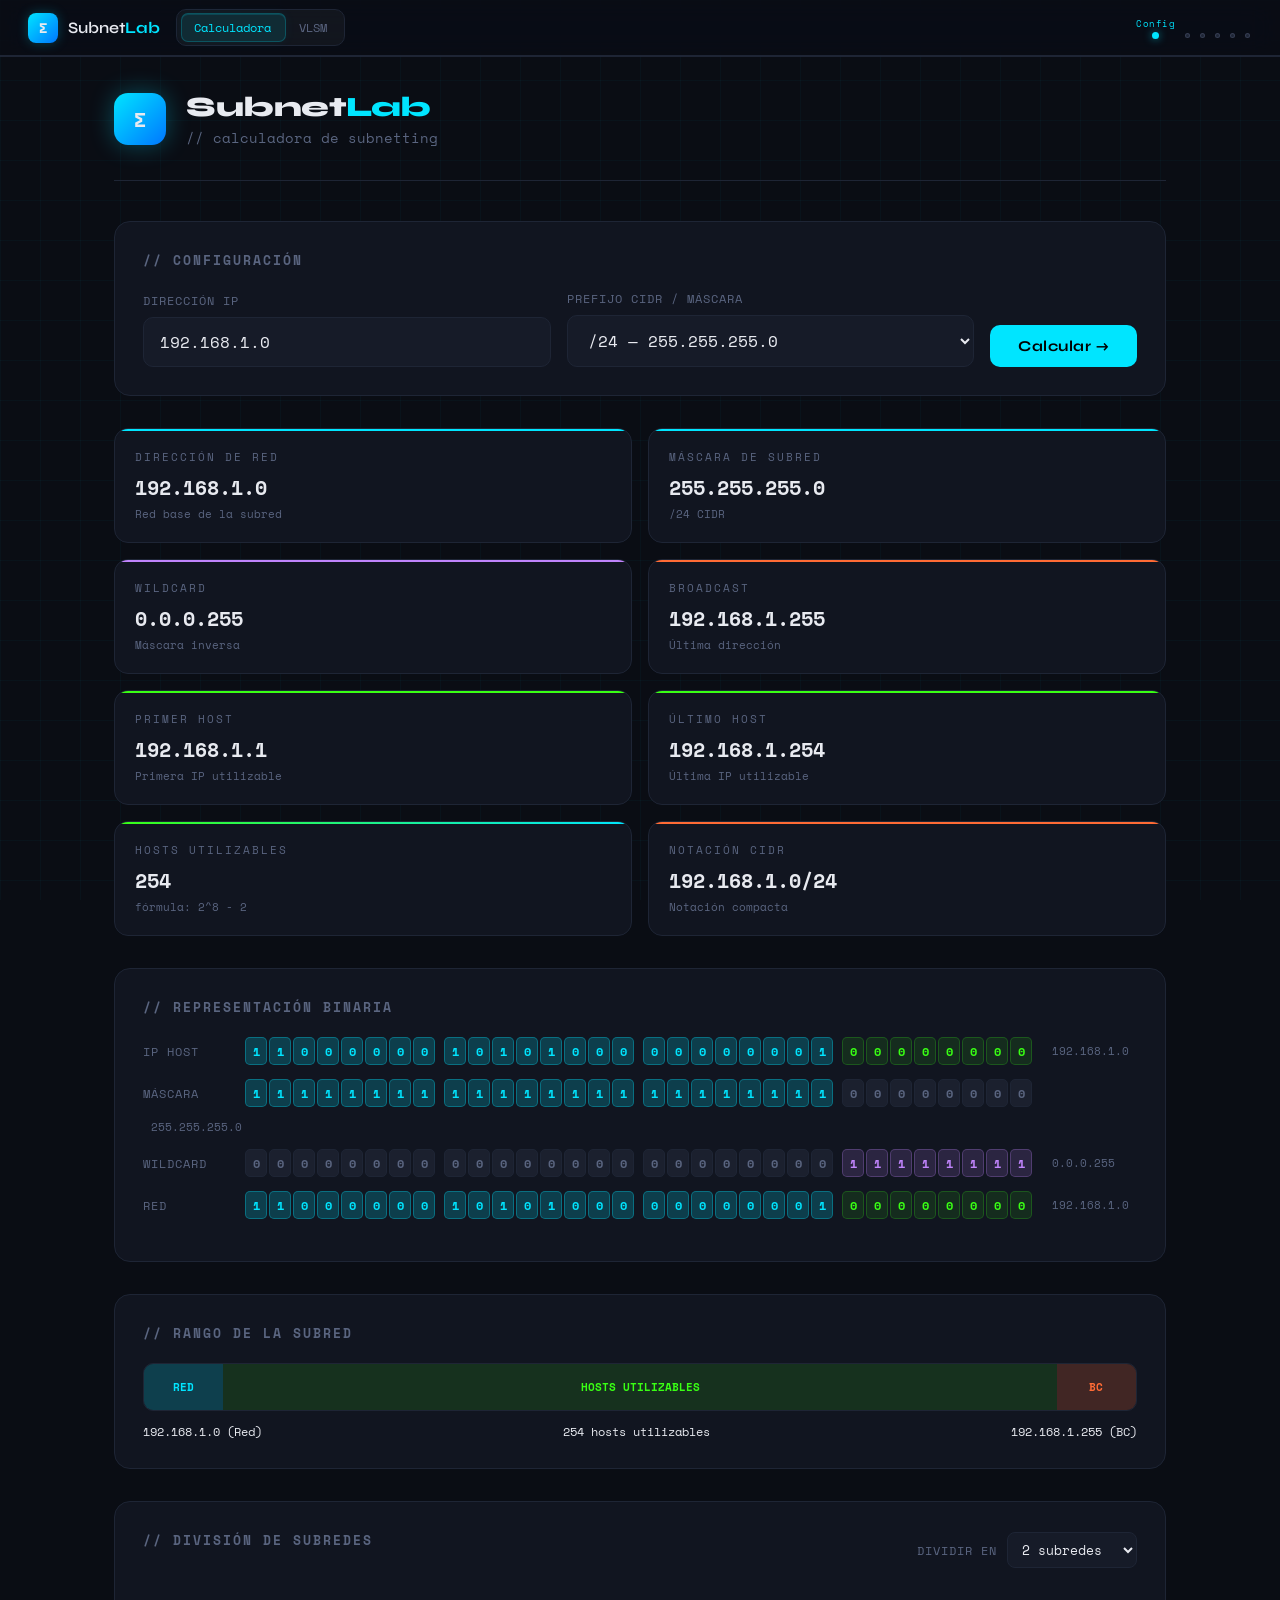
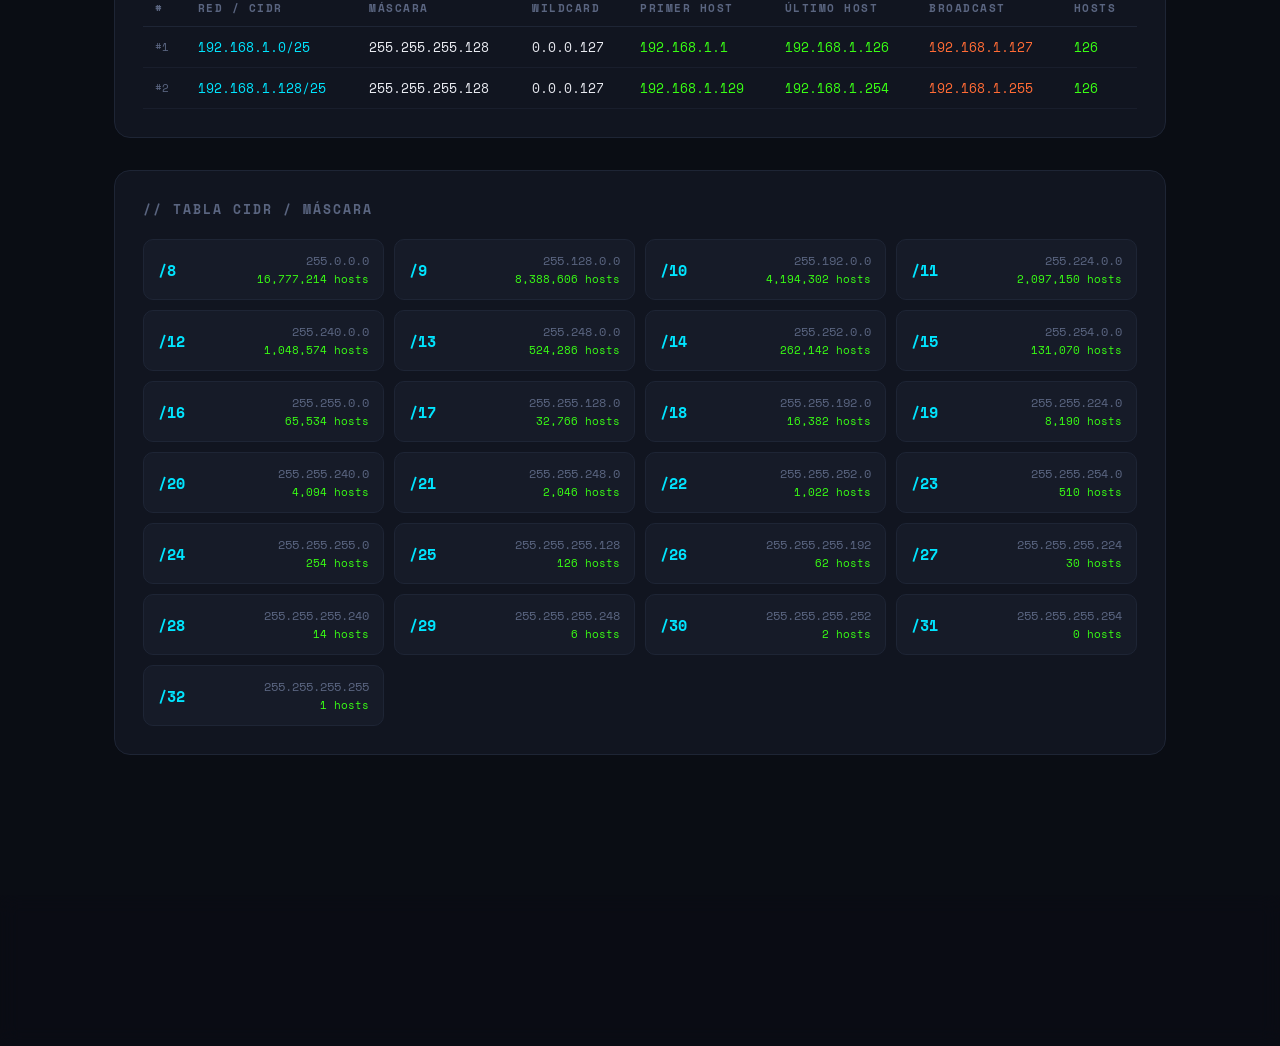
==== index.html @ 4fe908b8 "feat: initial release of SubnetLab network subnetting and VLSM calculator" ====
<!DOCTYPE html>
<html lang="es">

<head>
    <meta charset="UTF-8">
    <meta name="viewport" content="width=device-width, initial-scale=1.0">

    <title>SubnetLab — Calculadora de Subnetting</title>

    <link
        href="https://fonts.googleapis.com/css2?family=Space+Mono:wght@400;700&family=Syne:wght@400;600;800&display=swap"
        rel="stylesheet">

    <link rel="stylesheet" href="styles/styles.css">

</head>

<body>

    <div id="nav-placeholder"></div>

    <div class="container">

        <header id="inicio">

            <div class="logo-badge">∑</div>

            <div class="header-text">
                <h1>Subnet<span>Lab</span></h1>
                <p>// calculadora de subnetting</p>
            </div>

        </header>

        <div class="input-panel" data-section="config">

            <h2>// Configuración</h2>

            <div class="input-row">

                <div class="field">
                    <label>Dirección IP</label>
                    <input type="text" id="ipInput" placeholder="192.168.1.0" maxlength="15">
                </div>

                <div class="field">
                    <label>Prefijo CIDR / Máscara</label>

                    <select id="cidrSelect">

                        <option value="24" selected>/24 — 255.255.255.0</option>
                        <option value="25">/25 — 255.255.255.128</option>
                        <option value="26">/26 — 255.255.255.192</option>
                        <option value="27">/27 — 255.255.255.224</option>
                        <option value="28">/28 — 255.255.255.240</option>
                        <option value="29">/29 — 255.255.255.248</option>
                        <option value="30">/30 — 255.255.255.252</option>
                        <option value="31">/31 — 255.255.255.254</option>
                        <option value="32">/32 — 255.255.255.255</option>

                    </select>

                </div>

                <button class="calc-btn" onclick="calculate()">
                    Calcular →
                </button>

            </div>

            <div class="error-msg" id="errorMsg">
                ⚠ IP inválida.
            </div>

        </div>

        <div class="results-grid" id="resultsGrid" data-section="resultados"></div>

        <div class="binary-section" id="binarySection" data-section="binario">

            <h2>// Representación Binaria</h2>

            <div id="binaryRows"></div>

        </div>

        <div class="range-section" id="rangeSection" data-section="rango">

            <h2>// Rango de la Subred</h2>

            <div class="range-bar">

                <div class="range-seg seg-network">
                    RED
                </div>

                <div class="range-seg seg-hosts">
                    HOSTS UTILIZABLES
                </div>

                <div class="range-seg seg-broadcast">
                    BC
                </div>

            </div>

            <div class="range-labels">

                <span id="labelNet"></span>

                <span id="labelHosts"></span>

                <span id="labelBc"></span>

            </div>

        </div>

        <div class="subnets-section" id="subnetsSection" data-section="division">

            <div class="subnets-header">

                <h2>// División de Subredes</h2>

                <div class="split-controls">

                    <label>Dividir en</label>

                    <select id="splitSelect" onchange="renderSplitTable()">

                        <option value="2">2 subredes</option>
                        <option value="4">4 subredes</option>
                        <option value="8">8 subredes</option>
                        <option value="16">16 subredes</option>

                    </select>

                </div>

            </div>

            <div id="subnetsTableWrapper"></div>

        </div>

        <div class="cheatsheet" data-section="referencia">

            <h2>// Tabla CIDR / Máscara</h2>

            <div class="cheat-grid" id="cheatGrid"></div>

        </div>

    </div>

    <footer class="footer">

        <div class="footer-content">

            <div class="footer-top">

                <h3>SubnetLab</h3>

                <p>Herramienta visual para cálculo de subnetting y VLSM</p>

            </div>

        </div>

    </footer>

    <script src="javascript/navbar.js"></script>
    <script src="javascript/script.js"></script>

</body>

</html>
---- styles/styles.css ----
:root {
    --bg: #0a0d14;
    --surface: #111520;
    --surface2: #161b28;
    --border: #1e2535;
    --accent: #00e5ff;
    --accent2: #ff6b35;
    --accent3: #39ff14;
    --text: #e8eaf0;
    --muted: #5a6580;
    --network: #00e5ff;
    --host: #39ff14;
    --broadcast: #ff6b35;
    --wildcard: #c084fc;
}

* {
    margin: 0;
    padding: 0;
    box-sizing: border-box;
}

body {
    background: var(--bg);
    padding-top: 50px;
    color: var(--text);
    font-family: 'Syne', sans-serif;
    min-height: 100vh;
    overflow-x: hidden;
}

body::before {
    content: '';
    position: fixed;
    inset: 0;
    background-image:
        linear-gradient(rgba(0, 229, 255, 0.03) 1px, transparent 1px),
        linear-gradient(90deg, rgba(0, 229, 255, 0.03) 1px, transparent 1px);
    background-size: 40px 40px;
    pointer-events: none;
    z-index: 0;
}

.container {
    position: relative;
    z-index: 1;
    max-width: 1100px;
    margin: 0 auto;
    padding: 0 24px 80px;
}

header {
    padding: 40px 0 32px;
    border-bottom: 1px solid var(--border);
    margin-bottom: 40px;
    display: flex;
    align-items: center;
    gap: 20px;
}

[data-section],
header {
    scroll-margin-top: 70px;
}

.logo-badge {
    width: 52px;
    height: 52px;
    background: linear-gradient(135deg, var(--accent), #0077ff);
    border-radius: 14px;
    display: flex;
    align-items: center;
    justify-content: center;
    font-family: 'Space Mono', monospace;
    font-size: 20px;
    font-weight: 700;
    flex-shrink: 0;
    box-shadow: 0 0 24px rgba(0, 229, 255, 0.3);
}

.header-text h1 {
    font-size: 28px;
    font-weight: 800;
    letter-spacing: -0.5px;
}

.header-text h1 span {
    color: var(--accent);
}

.header-text p {
    color: var(--muted);
    font-size: 14px;
    margin-top: 3px;
    font-family: 'Space Mono', monospace;
}

.input-panel h2,
.binary-section h2,
.range-section h2,
.subnets-section h2,
.cheatsheet h2 {
    font-size: 13px;
    letter-spacing: 2px;
    text-transform: uppercase;
    color: var(--muted);
    margin-bottom: 20px;
    font-family: 'Space Mono', monospace;
}

.input-panel {
    background: var(--surface);
    border: 1px solid var(--border);
    border-radius: 16px;
    padding: 28px;
    margin-bottom: 32px;
}

.input-row {
    display: grid;
    grid-template-columns: 1fr 1fr auto;
    gap: 16px;
    align-items: end;
}

.field label {
    display: block;
    font-size: 12px;
    color: var(--muted);
    margin-bottom: 8px;
    letter-spacing: 1px;
    text-transform: uppercase;
    font-family: 'Space Mono', monospace;
}

.field input,
.field select {
    width: 100%;
    background: var(--surface2);
    border: 1px solid var(--border);
    border-radius: 10px;
    color: var(--text);
    font-family: 'Space Mono', monospace;
    font-size: 16px;
    padding: 12px 16px;
    outline: none;
    transition: border-color 0.2s, box-shadow 0.2s;
}

.field input:focus,
.field select:focus {
    border-color: var(--accent);
    box-shadow: 0 0 0 3px rgba(0, 229, 255, 0.1);
}

.field input::placeholder {
    color: var(--muted);
}

.field select option {
    background: var(--surface2);
}

.calc-btn {
    background: var(--accent);
    color: #000;
    border: none;
    border-radius: 10px;
    padding: 12px 28px;
    font-family: 'Syne', sans-serif;
    font-size: 15px;
    font-weight: 700;
    cursor: pointer;
    transition: transform 0.15s, box-shadow 0.15s;
    white-space: nowrap;
    letter-spacing: 0.5px;
}

.calc-btn:hover {
    transform: translateY(-2px);
    box-shadow: 0 8px 24px rgba(0, 229, 255, 0.35);
}

.calc-btn:active {
    transform: translateY(0);
}

.error-msg {
    margin-top: 14px;
    color: var(--accent2);
    font-family: 'Space Mono', monospace;
    font-size: 13px;
    display: none;
}

.results-grid {
    display: grid;
    grid-template-columns: repeat(2, 1fr);
    gap: 16px;
    margin-bottom: 32px;
}

.result-card {
    background: var(--surface);
    border: 1px solid var(--border);
    border-radius: 14px;
    padding: 20px;
    position: relative;
    overflow: hidden;
    opacity: 0;
    transform: translateY(16px);
    transition: opacity 0.4s, transform 0.4s;
}

.result-card.visible {
    opacity: 1;
    transform: translateY(0);
}

.result-card::before {
    content: '';
    position: absolute;
    top: 0;
    left: 0;
    right: 0;
    height: 2px;
}

.card-network::before {
    background: var(--network);
}

.card-mask::before {
    background: var(--accent);
}

.card-wildcard::before {
    background: var(--wildcard);
}

.card-broadcast::before {
    background: var(--broadcast);
}

.card-first::before {
    background: var(--host);
}

.card-last::before {
    background: var(--host);
}

.card-hosts::before {
    background: linear-gradient(90deg, var(--host), var(--accent));
}

.card-cidr::before {
    background: var(--accent2);
}

.card-label {
    font-size: 11px;
    letter-spacing: 2px;
    text-transform: uppercase;
    color: var(--muted);
    font-family: 'Space Mono', monospace;
    margin-bottom: 8px;
}

.card-value {
    font-family: 'Space Mono', monospace;
    font-size: 20px;
    font-weight: 700;
    color: var(--text);
    word-break: break-all;
}

.card-sub {
    font-family: 'Space Mono', monospace;
    font-size: 11px;
    color: var(--muted);
    margin-top: 4px;
}

.empty-state {
    text-align: center;
    padding: 64px 24px;
    color: var(--muted);
}

.empty-state .big-icon {
    font-size: 48px;
    margin-bottom: 16px;
    opacity: 0.4;
}

.empty-state p {
    font-family: 'Space Mono', monospace;
    font-size: 14px;
    line-height: 1.6;
}

.binary-section {
    background: var(--surface);
    border: 1px solid var(--border);
    border-radius: 16px;
    padding: 28px;
    margin-bottom: 32px;
    opacity: 0;
    transition: opacity 0.5s 0.2s;
}

.binary-section.visible {
    opacity: 1;
}

.binary-row {
    display: flex;
    align-items: center;
    gap: 12px;
    margin-bottom: 14px;
    flex-wrap: wrap;
}

.binary-row-label {
    font-family: 'Space Mono', monospace;
    font-size: 12px;
    color: var(--muted);
    width: 90px;
    flex-shrink: 0;
    text-transform: uppercase;
    letter-spacing: 1px;
}

.binary-bits {
    display: flex;
    gap: 3px;
    flex-wrap: wrap;
}

.bit-group {
    display: flex;
    gap: 2px;
}

.bit-group+.bit-group {
    margin-left: 6px;
}

.bit {
    width: 22px;
    height: 28px;
    display: flex;
    align-items: center;
    justify-content: center;
    border-radius: 5px;
    font-family: 'Space Mono', monospace;
    font-size: 12px;
    font-weight: 700;
    transition: background 0.3s;
}

.bit-1-net {
    background: rgba(0, 229, 255, 0.2);
    color: var(--network);
    border: 1px solid rgba(0, 229, 255, 0.3);
}

.bit-0-host {
    background: rgba(57, 255, 20, 0.1);
    color: var(--host);
    border: 1px solid rgba(57, 255, 20, 0.2);
}

.bit-1-mask {
    background: rgba(0, 229, 255, 0.2);
    color: var(--accent);
    border: 1px solid rgba(0, 229, 255, 0.3);
}

.bit-0-mask {
    background: rgba(90, 101, 128, 0.15);
    color: var(--muted);
    border: 1px solid var(--border);
}

.bit-1-wild {
    background: rgba(192, 132, 252, 0.15);
    color: var(--wildcard);
    border: 1px solid rgba(192, 132, 252, 0.25);
}

.bit-0-wild {
    background: rgba(90, 101, 128, 0.15);
    color: var(--muted);
    border: 1px solid var(--border);
}

.bit-legend {
    display: flex;
    gap: 20px;
    margin-top: 16px;
    flex-wrap: wrap;
}

.legend-item {
    display: flex;
    align-items: center;
    gap: 8px;
    font-family: 'Space Mono', monospace;
    font-size: 11px;
    color: var(--muted);
}

.legend-dot {
    width: 10px;
    height: 10px;
    border-radius: 3px;
}

.range-section {
    background: var(--surface);
    border: 1px solid var(--border);
    border-radius: 16px;
    padding: 28px;
    margin-bottom: 32px;
    opacity: 0;
    transition: opacity 0.5s 0.3s;
}

.range-section.visible {
    opacity: 1;
}

.range-bar {
    height: 48px;
    border-radius: 10px;
    overflow: hidden;
    display: flex;
    margin-bottom: 12px;
    border: 1px solid var(--border);
}

.range-seg {
    display: flex;
    align-items: center;
    justify-content: center;
    font-family: 'Space Mono', monospace;
    font-size: 11px;
    font-weight: 700;
    overflow: hidden;
    white-space: nowrap;
    transition: flex 0.6s cubic-bezier(0.4, 0, 0.2, 1);
}

.seg-network {
    background: rgba(0, 229, 255, 0.2);
    color: var(--network);
    flex: 0 0 auto;
    width: 8%;
}

.seg-hosts {
    background: rgba(57, 255, 20, 0.12);
    color: var(--host);
    flex: 1;
}

.seg-broadcast {
    background: rgba(255, 107, 53, 0.2);
    color: var(--broadcast);
    flex: 0 0 auto;
    width: 8%;
}

.range-labels {
    display: flex;
    justify-content: space-between;
    font-family: 'Space Mono', monospace;
    font-size: 12px;
}

.range-net-label {
    color: var(--network);
}

.range-hosts-label {
    color: var(--host);
    text-align: center;
}

.range-bc-label {
    color: var(--broadcast);
    text-align: right;
}

.subnets-section {
    background: var(--surface);
    border: 1px solid var(--border);
    border-radius: 16px;
    padding: 28px;
    opacity: 0;
    transition: opacity 0.5s 0.4s;
    margin-bottom: 32px;
}

.subnets-section.visible {
    opacity: 1;
}

.subnets-header {
    display: flex;
    align-items: center;
    justify-content: space-between;
    margin-bottom: 20px;
    flex-wrap: wrap;
    gap: 12px;
}

.split-controls {
    display: flex;
    align-items: center;
    gap: 10px;
}

.split-controls label {
    font-family: 'Space Mono', monospace;
    font-size: 12px;
    color: var(--muted);
    text-transform: uppercase;
    letter-spacing: 1px;
}

.split-controls select {
    background: var(--surface2);
    border: 1px solid var(--border);
    border-radius: 8px;
    color: var(--text);
    font-family: 'Space Mono', monospace;
    font-size: 13px;
    padding: 6px 10px;
    outline: none;
}

table {
    width: 100%;
    border-collapse: collapse;
    font-family: 'Space Mono', monospace;
    font-size: 13px;
}

thead th {
    text-align: left;
    padding: 10px 12px;
    font-size: 11px;
    letter-spacing: 1.5px;
    text-transform: uppercase;
    color: var(--muted);
    border-bottom: 1px solid var(--border);
}

tbody tr {
    border-bottom: 1px solid rgba(30, 37, 53, 0.6);
    transition: background 0.15s;
}

tbody tr:hover {
    background: rgba(0, 229, 255, 0.04);
}

tbody td {
    padding: 10px 12px;
    vertical-align: middle;
}

.subnet-num {
    color: var(--muted);
    font-size: 11px;
}

.td-network {
    color: var(--network);
}

.td-first {
    color: var(--host);
}

.td-last {
    color: var(--host);
}

.td-broadcast {
    color: var(--broadcast);
}

.cheatsheet {
    background: var(--surface);
    border: 1px solid var(--border);
    border-radius: 16px;
    padding: 28px;
}

.cheat-grid {
    display: grid;
    grid-template-columns: repeat(auto-fill, minmax(200px, 1fr));
    gap: 10px;
}

.cheat-item {
    background: var(--surface2);
    border: 1px solid var(--border);
    border-radius: 10px;
    padding: 12px 14px;
    display: flex;
    justify-content: space-between;
    align-items: center;
    cursor: pointer;
    transition: border-color 0.2s, background 0.2s;
}

.cheat-item:hover {
    border-color: var(--accent);
    background: rgba(0, 229, 255, 0.05);
}

.cheat-cidr {
    font-family: 'Space Mono', monospace;
    font-size: 15px;
    font-weight: 700;
    color: var(--accent);
}

.cheat-right {
    text-align: right;
}

.cheat-mask {
    font-family: 'Space Mono', monospace;
    font-size: 12px;
    color: var(--muted);
}

.cheat-hosts {
    font-family: 'Space Mono', monospace;
    font-size: 11px;
    color: var(--host);
    margin-top: 2px;
}

.navbar {
    position: fixed;
    top: 0;
    left: 0;
    width: 100%;
    z-index: 1000;
    display: flex;
    align-items: center;
    justify-content: space-between;
    gap: 16px;
    padding: 0 28px;
    height: 56px;
    background: rgba(10, 13, 20, 0.75);
    backdrop-filter: blur(16px) saturate(180%);
    -webkit-backdrop-filter: blur(16px) saturate(180%);
    border-bottom: 1px solid var(--border);
    transition: height 0.3s ease, background 0.3s ease, box-shadow 0.3s ease;
}

.navbar.scrolled {
    height: 48px;
    background: rgba(10, 13, 20, 0.92);
    box-shadow: 0 4px 32px rgba(0, 0, 0, 0.4);
}

.nav-brand {
    display: flex;
    align-items: center;
    gap: 10px;
    text-decoration: none;
    color: var(--text);
    font-family: 'Syne', sans-serif;
    font-size: 16px;
    font-weight: 600;
    flex-shrink: 0;
}

.nav-brand strong {
    color: var(--accent);
}

.nav-logo {
    width: 30px;
    height: 30px;
    background: linear-gradient(135deg, var(--accent), #0077ff);
    border-radius: 8px;
    display: flex;
    align-items: center;
    justify-content: center;
    font-family: 'Space Mono', monospace;
    font-size: 14px;
    font-weight: 700;
    flex-shrink: 0;
    box-shadow: 0 0 12px rgba(0, 229, 255, 0.25);
    transition: box-shadow 0.3s;
}

.nav-brand:hover .nav-logo {
    box-shadow: 0 0 20px rgba(0, 229, 255, 0.45);
}

.nav-center {
    position: relative;
    display: flex;
    align-items: center;
    background: rgba(255, 255, 255, 0.04);
    border: 1px solid var(--border);
    border-radius: 10px;
    padding: 3px;
}

.nav-links {
    display: flex;
    list-style: none;
    gap: 0;
    align-items: center;
    position: relative;
    z-index: 1;
}

.nav-links a {
    display: flex;
    align-items: center;
    gap: 7px;
    padding: 6px 14px;
    border-radius: 7px;
    text-decoration: none;
    color: var(--muted);
    font-family: 'Space Mono', monospace;
    font-size: 12px;
    white-space: nowrap;
    transition: color 0.2s;
    user-select: none;
}

.nav-links a:hover {
    color: var(--text);
}

.nav-links a.active {
    color: var(--accent);
}

.nav-links a svg {
    opacity: 0.6;
    flex-shrink: 0;
    transition: opacity 0.2s;
}

.nav-links a:hover svg,
.nav-links a.active svg {
    opacity: 1;
}

.nav-slider {
    position: absolute;
    top: 3px;
    bottom: 3px;
    left: 3px;
    width: 0;
    border-radius: 7px;
    background: rgba(0, 229, 255, 0.1);
    border: 1px solid rgba(0, 229, 255, 0.22);
    opacity: 0;
    pointer-events: none;
    transition:
        left 0.35s cubic-bezier(0.34, 1.56, 0.64, 1),
        width 0.35s cubic-bezier(0.34, 1.56, 0.64, 1),
        opacity 0.2s ease;
    box-shadow: inset 0 1px 0 rgba(0, 229, 255, 0.15), 0 0 12px rgba(0, 229, 255, 0.06);
}

.nav-sections {
    display: flex;
    align-items: center;
    gap: 6px;
    margin-left: auto;
    padding-left: 12px;
}

.spy-dot {
    position: relative;
    display: flex;
    flex-direction: column;
    align-items: center;
    gap: 3px;
    background: none;
    border: none;
    cursor: pointer;
    padding: 4px 2px;
    outline: none;
}

.spy-pip {
    display: block;
    width: 5px;
    height: 5px;
    border-radius: 50%;
    background: var(--border);
    border: 1px solid rgba(90, 101, 128, 0.4);
    transition: background 0.25s, transform 0.25s, box-shadow 0.25s;
}

.spy-label {
    display: block;
    font-family: 'Space Mono', monospace;
    font-size: 9px;
    color: transparent;
    letter-spacing: 0.5px;
    white-space: nowrap;
    max-width: 0;
    overflow: hidden;
    transition: color 0.2s, max-width 0.3s ease, opacity 0.2s;
    opacity: 0;
    pointer-events: none;
}

.spy-dot:hover .spy-label {
    color: var(--muted);
    max-width: 80px;
    opacity: 1;
}

.spy-dot.active .spy-pip {
    background: var(--accent);
    border-color: var(--accent);
    box-shadow: 0 0 6px rgba(0, 229, 255, 0.6);
    transform: scale(1.4);
}

.spy-dot.active .spy-label {
    color: var(--accent);
    max-width: 80px;
    opacity: 1;
}

.nav-toggle {
    display: none;
    flex-direction: column;
    gap: 5px;
    background: none;
    border: none;
    cursor: pointer;
    padding: 6px;
    flex-shrink: 0;
}

.nav-toggle span {
    display: block;
    width: 22px;
    height: 2px;
    background: var(--muted);
    border-radius: 2px;
    transition: transform 0.3s cubic-bezier(0.34, 1.56, 0.64, 1), opacity 0.2s, background 0.2s;
    transform-origin: center;
}

.nav-toggle.open span {
    background: var(--accent);
}

.nav-toggle.open span:nth-child(1) {
    transform: translateY(7px) rotate(45deg);
}

.nav-toggle.open span:nth-child(2) {
    opacity: 0;
    transform: scaleX(0);
}

.nav-toggle.open span:nth-child(3) {
    transform: translateY(-7px) rotate(-45deg);
}

.nav-mobile-menu {
    position: fixed;
    top: 56px;
    left: 0;
    right: 0;
    z-index: 99;
    background: rgba(10, 13, 20, 0.97);
    border-bottom: 1px solid var(--border);
    backdrop-filter: blur(12px);
    padding: 0 20px;
    max-height: 0;
    overflow: hidden;
    transition: max-height 0.35s cubic-bezier(0.4, 0, 0.2, 1), padding 0.3s;
}

.nav-mobile-menu.open {
    max-height: 300px;
    padding: 12px 20px 16px;
}

.nav-mobile-links {
    list-style: none;
    display: flex;
    flex-direction: column;
    gap: 4px;
}

.nav-mobile-links a {
    display: flex;
    align-items: center;
    gap: 10px;
    padding: 11px 14px;
    border-radius: 8px;
    text-decoration: none;
    color: var(--muted);
    font-family: 'Space Mono', monospace;
    font-size: 13px;
    transition: color 0.2s, background 0.2s;
}

.nav-mobile-links a:hover,
.nav-mobile-links a.active {
    color: var(--accent);
    background: rgba(0, 229, 255, 0.07);
}

.nav-mobile-sep {
    height: 1px;
    background: var(--border);
    margin: 8px 0;
}

.footer {
    margin-top: 60px;
    padding: 40px 20px;
    border-top: 1px solid var(--border);
    background: rgba(10, 13, 20, 0.7);
    backdrop-filter: blur(10px);
}

.footer-content {
    max-width: 1100px;
    margin: 0 auto;
    text-align: center;
}

.footer-top h3 {
    font-size: 20px;
    color: var(--accent);
    margin-bottom: 5px;
}

.footer-top p {
    font-size: 13px;
    color: var(--muted);
    margin-bottom: 20px;
    font-family: 'Space Mono', monospace;
}

.footer-links {
    display: flex;
    justify-content: center;
    gap: 20px;
    margin-bottom: 20px;
}

.footer-links a {
    text-decoration: none;
    color: var(--muted);
    font-family: 'Space Mono', monospace;
    font-size: 13px;
    transition: color 0.2s;
}

.footer-links a:hover {
    color: var(--accent);
}

.footer-social {
    display: flex;
    justify-content: center;
    gap: 12px;
    margin-bottom: 25px;
}

.footer-btn {
    padding: 8px 16px;
    border-radius: 8px;
    border: 1px solid var(--border);
    background: var(--surface2);
    color: var(--text);
    font-family: 'Space Mono', monospace;
    font-size: 12px;
    text-decoration: none;
    transition: all 0.2s ease;
}

.footer-btn:hover {
    background: var(--accent);
    color: #000;
    border-color: var(--accent);
    box-shadow: 0 0 12px rgba(0, 229, 255, 0.4);
    transform: translateY(-2px);
}

.footer-bottom {
    border-top: 1px solid var(--border);
    padding-top: 15px;
    font-size: 12px;
    color: var(--muted);
    font-family: 'Space Mono', monospace;
}

@media (max-width: 700px) {
    .input-row {
        grid-template-columns: 1fr 1fr;
    }

    .calc-btn {
        grid-column: span 2;
    }

    .results-grid {
        grid-template-columns: 1fr;
    }

    .cheat-grid {
        grid-template-columns: 1fr 1fr;
    }

    .binary-bits {
        gap: 2px;
    }

    .bit {
        width: 18px;
        height: 24px;
        font-size: 10px;
    }

    .nav-center {
        display: none;
    }

    .nav-sections {
        display: none;
    }

    .nav-toggle {
        display: flex;
    }

    .nav-mobile-menu.open {
        padding-bottom: 20px;
    }
}

@media print {
    body {
        background: white;
        color: black;
    }

    .navbar,
    .footer {
        display: none;
    }
}
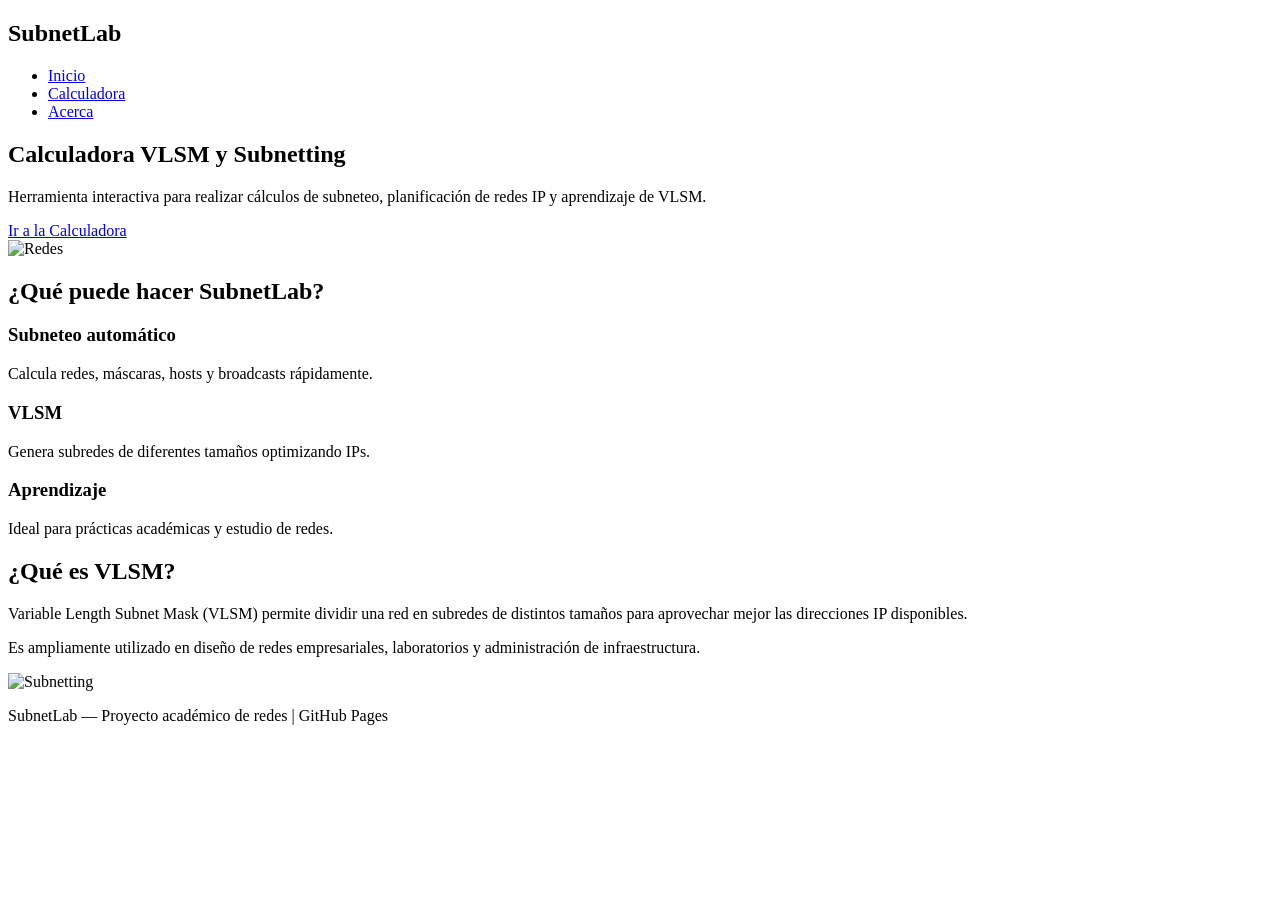
==== commit c312284f: "Nuevo archivo index.html" ====
--- a/index.html
+++ b/index.html
@@ -4,173 +4,143 @@
 <head>
     <meta charset="UTF-8">
     <meta name="viewport" content="width=device-width, initial-scale=1.0">
+    <title>SubnetLab | Inicio</title>
 
-    <title>SubnetLab — Calculadora de Subnetting</title>
-
-    <link
-        href="https://fonts.googleapis.com/css2?family=Space+Mono:wght@400;700&family=Syne:wght@400;600;800&display=swap"
-        rel="stylesheet">
-
-    <link rel="stylesheet" href="styles/styles.css">
-
+    <link rel="stylesheet" href="css/style.css">
 </head>
 
 <body>
 
-    <div id="nav-placeholder"></div>
+    <header>
 
-    <div class="container">
+        <nav class="navbar">
 
-        <header id="inicio">
+            <h2>SubnetLab</h2>
 
-            <div class="logo-badge">∑</div>
+            <ul>
 
-            <div class="header-text">
-                <h1>Subnet<span>Lab</span></h1>
-                <p>// calculadora de subnetting</p>
+                <li><a href="index.html">Inicio</a></li>
+
+                <li><a href="html/calculadora.html">Calculadora</a></li>
+
+                <li><a href="html/acerca.html">Acerca</a></li>
+
+            </ul>
+
+        </nav>
+
+    </header>
+
+    <main>
+
+        <section class="hero">
+
+            <div class="hero-text">
+
+                <h1>Calculadora VLSM y Subnetting</h1>
+
+                <p>
+                    Herramienta interactiva para realizar cálculos de subneteo,
+                    planificación de redes IP y aprendizaje de VLSM.
+                </p>
+
+                <a href="html/calculadora.html" class="btn">
+                    Ir a la Calculadora
+                </a>
+
             </div>
 
-        </header>
+            <div class="hero-img">
 
-        <div class="input-panel" data-section="config">
+                <img src="assets/redes.png" alt="Redes">
 
-            <h2>// Configuración</h2>
+            </div>
 
-            <div class="input-row">
+        </section>
 
-                <div class="field">
-                    <label>Dirección IP</label>
-                    <input type="text" id="ipInput" placeholder="192.168.1.0" maxlength="15">
-                </div>
+        <section class="features">
 
-                <div class="field">
-                    <label>Prefijo CIDR / Máscara</label>
+            <h2>¿Qué puede hacer SubnetLab?</h2>
 
-                    <select id="cidrSelect">
+            <div class="cards">
 
-                        <option value="24" selected>/24 — 255.255.255.0</option>
-                        <option value="25">/25 — 255.255.255.128</option>
-                        <option value="26">/26 — 255.255.255.192</option>
-                        <option value="27">/27 — 255.255.255.224</option>
-                        <option value="28">/28 — 255.255.255.240</option>
-                        <option value="29">/29 — 255.255.255.248</option>
-                        <option value="30">/30 — 255.255.255.252</option>
-                        <option value="31">/31 — 255.255.255.254</option>
-                        <option value="32">/32 — 255.255.255.255</option>
+                <div class="card">
 
-                    </select>
+                    <h3>Subneteo automático</h3>
+
+                    <p>
+                        Calcula redes, máscaras, hosts y broadcasts rápidamente.
+                    </p>
 
                 </div>
 
-                <button class="calc-btn" onclick="calculate()">
-                    Calcular →
-                </button>
+                <div class="card">
 
-            </div>
+                    <h3>VLSM</h3>
 
-            <div class="error-msg" id="errorMsg">
-                ⚠ IP inválida.
-            </div>
+                    <p>
+                        Genera subredes de diferentes tamaños optimizando IPs.
+                    </p>
 
-        </div>
-
-        <div class="results-grid" id="resultsGrid" data-section="resultados"></div>
-
-        <div class="binary-section" id="binarySection" data-section="binario">
-
-            <h2>// Representación Binaria</h2>
-
-            <div id="binaryRows"></div>
-
-        </div>
-
-        <div class="range-section" id="rangeSection" data-section="rango">
-
-            <h2>// Rango de la Subred</h2>
-
-            <div class="range-bar">
-
-                <div class="range-seg seg-network">
-                    RED
                 </div>
 
-                <div class="range-seg seg-hosts">
-                    HOSTS UTILIZABLES
-                </div>
+                <div class="card">
 
-                <div class="range-seg seg-broadcast">
-                    BC
-                </div>
+                    <h3>Aprendizaje</h3>
 
-            </div>
-
-            <div class="range-labels">
-
-                <span id="labelNet"></span>
-
-                <span id="labelHosts"></span>
-
-                <span id="labelBc"></span>
-
-            </div>
-
-        </div>
-
-        <div class="subnets-section" id="subnetsSection" data-section="division">
-
-            <div class="subnets-header">
-
-                <h2>// División de Subredes</h2>
-
-                <div class="split-controls">
-
-                    <label>Dividir en</label>
-
-                    <select id="splitSelect" onchange="renderSplitTable()">
-
-                        <option value="2">2 subredes</option>
-                        <option value="4">4 subredes</option>
-                        <option value="8">8 subredes</option>
-                        <option value="16">16 subredes</option>
-
-                    </select>
+                    <p>
+                        Ideal para prácticas académicas y estudio de redes.
+                    </p>
 
                 </div>
 
             </div>
 
-            <div id="subnetsTableWrapper"></div>
+        </section>
 
-        </div>
+        <section class="about-vlsm">
 
-        <div class="cheatsheet" data-section="referencia">
+            <div class="about-text">
 
-            <h2>// Tabla CIDR / Máscara</h2>
+                <h2>¿Qué es VLSM?</h2>
 
-            <div class="cheat-grid" id="cheatGrid"></div>
+                <p>
 
-        </div>
+                    Variable Length Subnet Mask (VLSM) permite dividir una red
+                    en subredes de distintos tamaños para aprovechar mejor
+                    las direcciones IP disponibles.
 
-    </div>
+                </p>
 
-    <footer class="footer">
+                <p>
 
-        <div class="footer-content">
+                    Es ampliamente utilizado en diseño de redes empresariales,
+                    laboratorios y administración de infraestructura.
 
-            <div class="footer-top">
-
-                <h3>SubnetLab</h3>
-
-                <p>Herramienta visual para cálculo de subnetting y VLSM</p>
+                </p>
 
             </div>
 
-        </div>
+            <div class="about-img">
+
+                <img src="assets/subnetting.png" alt="Subnetting">
+
+            </div>
+
+        </section>
+
+    </main>
+
+    <footer>
+
+        <p>
+
+            SubnetLab — Proyecto académico de redes |
+            GitHub Pages
+
+        </p>
 
     </footer>
-
-    <script src="javascript/navbar.js"></script>
-    <script src="javascript/script.js"></script>
 
 </body>
 
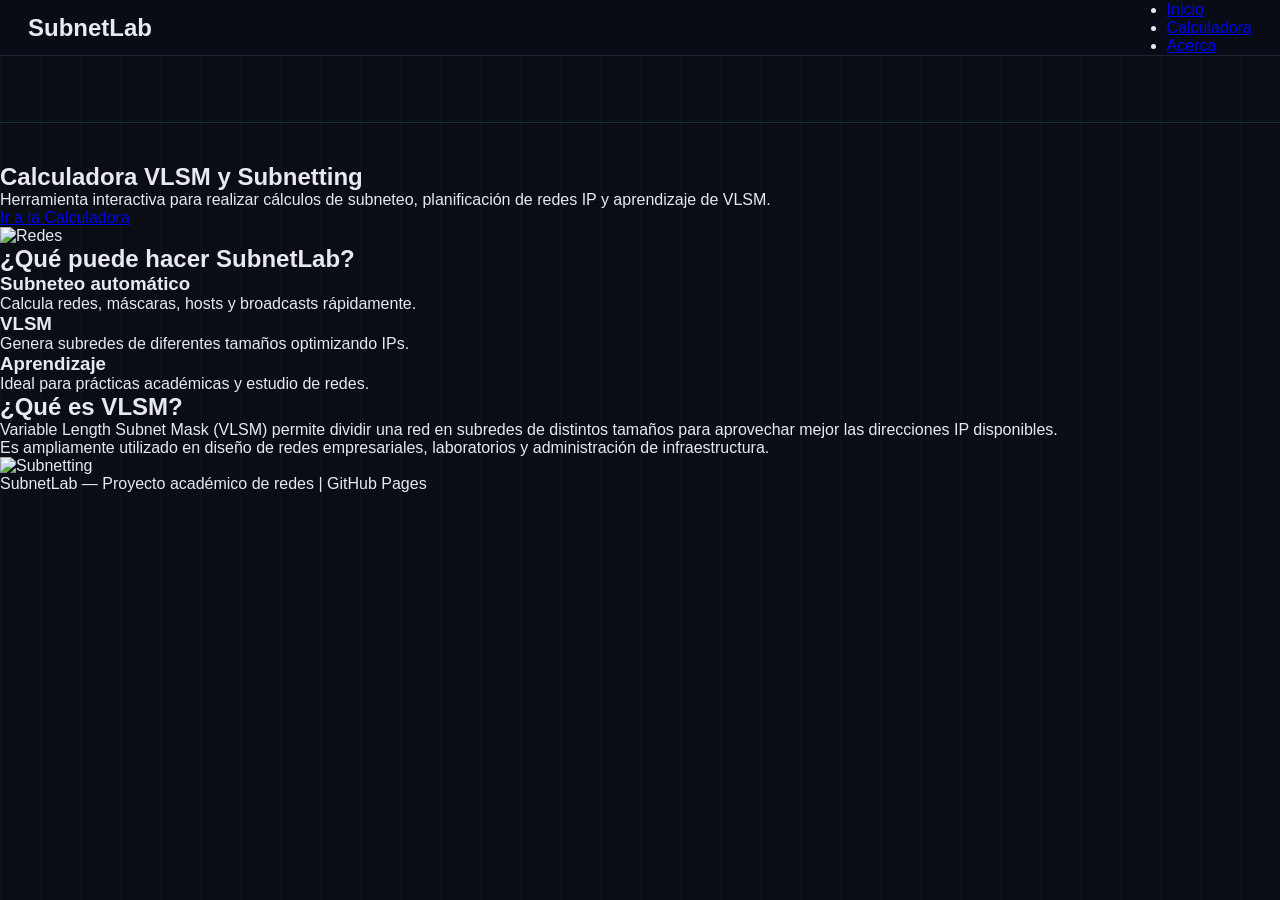
==== commit 9d70ec7c: "correccion de error de ruta" ====
--- a/index.html
+++ b/index.html
@@ -6,7 +6,7 @@
     <meta name="viewport" content="width=device-width, initial-scale=1.0">
     <title>SubnetLab | Inicio</title>
 
-    <link rel="stylesheet" href="css/style.css">
+    <link rel="stylesheet" href="styles/styles.css">
 </head>
 
 <body>
--- a/styles/styles.css
+++ b/styles/styles.css
@@ -0,0 +1,1072 @@
+:root {
+    --bg: #0a0d14;
+    --surface: #111520;
+    --surface2: #161b28;
+    --border: #1e2535;
+    --accent: #00e5ff;
+    --accent2: #ff6b35;
+    --accent3: #39ff14;
+    --text: #e8eaf0;
+    --muted: #5a6580;
+    --network: #00e5ff;
+    --host: #39ff14;
+    --broadcast: #ff6b35;
+    --wildcard: #c084fc;
+}
+
+* {
+    margin: 0;
+    padding: 0;
+    box-sizing: border-box;
+}
+
+body {
+    background: var(--bg);
+    padding-top: 50px;
+    color: var(--text);
+    font-family: 'Syne', sans-serif;
+    min-height: 100vh;
+    overflow-x: hidden;
+}
+
+body::before {
+    content: '';
+    position: fixed;
+    inset: 0;
+    background-image:
+        linear-gradient(rgba(0, 229, 255, 0.03) 1px, transparent 1px),
+        linear-gradient(90deg, rgba(0, 229, 255, 0.03) 1px, transparent 1px);
+    background-size: 40px 40px;
+    pointer-events: none;
+    z-index: 0;
+}
+
+.container {
+    position: relative;
+    z-index: 1;
+    max-width: 1100px;
+    margin: 0 auto;
+    padding: 0 24px 80px;
+}
+
+header {
+    padding: 40px 0 32px;
+    border-bottom: 1px solid var(--border);
+    margin-bottom: 40px;
+    display: flex;
+    align-items: center;
+    gap: 20px;
+}
+
+[data-section],
+header {
+    scroll-margin-top: 70px;
+}
+
+.logo-badge {
+    width: 52px;
+    height: 52px;
+    background: linear-gradient(135deg, var(--accent), #0077ff);
+    border-radius: 14px;
+    display: flex;
+    align-items: center;
+    justify-content: center;
+    font-family: 'Space Mono', monospace;
+    font-size: 20px;
+    font-weight: 700;
+    flex-shrink: 0;
+    box-shadow: 0 0 24px rgba(0, 229, 255, 0.3);
+}
+
+.header-text h1 {
+    font-size: 28px;
+    font-weight: 800;
+    letter-spacing: -0.5px;
+}
+
+.header-text h1 span {
+    color: var(--accent);
+}
+
+.header-text p {
+    color: var(--muted);
+    font-size: 14px;
+    margin-top: 3px;
+    font-family: 'Space Mono', monospace;
+}
+
+.input-panel h2,
+.binary-section h2,
+.range-section h2,
+.subnets-section h2,
+.cheatsheet h2 {
+    font-size: 13px;
+    letter-spacing: 2px;
+    text-transform: uppercase;
+    color: var(--muted);
+    margin-bottom: 20px;
+    font-family: 'Space Mono', monospace;
+}
+
+.input-panel {
+    background: var(--surface);
+    border: 1px solid var(--border);
+    border-radius: 16px;
+    padding: 28px;
+    margin-bottom: 32px;
+}
+
+.input-row {
+    display: grid;
+    grid-template-columns: 1fr 1fr auto;
+    gap: 16px;
+    align-items: end;
+}
+
+.field label {
+    display: block;
+    font-size: 12px;
+    color: var(--muted);
+    margin-bottom: 8px;
+    letter-spacing: 1px;
+    text-transform: uppercase;
+    font-family: 'Space Mono', monospace;
+}
+
+.field input,
+.field select {
+    width: 100%;
+    background: var(--surface2);
+    border: 1px solid var(--border);
+    border-radius: 10px;
+    color: var(--text);
+    font-family: 'Space Mono', monospace;
+    font-size: 16px;
+    padding: 12px 16px;
+    outline: none;
+    transition: border-color 0.2s, box-shadow 0.2s;
+}
+
+.field input:focus,
+.field select:focus {
+    border-color: var(--accent);
+    box-shadow: 0 0 0 3px rgba(0, 229, 255, 0.1);
+}
+
+.field input::placeholder {
+    color: var(--muted);
+}
+
+.field select option {
+    background: var(--surface2);
+}
+
+.calc-btn {
+    background: var(--accent);
+    color: #000;
+    border: none;
+    border-radius: 10px;
+    padding: 12px 28px;
+    font-family: 'Syne', sans-serif;
+    font-size: 15px;
+    font-weight: 700;
+    cursor: pointer;
+    transition: transform 0.15s, box-shadow 0.15s;
+    white-space: nowrap;
+    letter-spacing: 0.5px;
+}
+
+.calc-btn:hover {
+    transform: translateY(-2px);
+    box-shadow: 0 8px 24px rgba(0, 229, 255, 0.35);
+}
+
+.calc-btn:active {
+    transform: translateY(0);
+}
+
+.error-msg {
+    margin-top: 14px;
+    color: var(--accent2);
+    font-family: 'Space Mono', monospace;
+    font-size: 13px;
+    display: none;
+}
+
+.results-grid {
+    display: grid;
+    grid-template-columns: repeat(2, 1fr);
+    gap: 16px;
+    margin-bottom: 32px;
+}
+
+.result-card {
+    background: var(--surface);
+    border: 1px solid var(--border);
+    border-radius: 14px;
+    padding: 20px;
+    position: relative;
+    overflow: hidden;
+    opacity: 0;
+    transform: translateY(16px);
+    transition: opacity 0.4s, transform 0.4s;
+}
+
+.result-card.visible {
+    opacity: 1;
+    transform: translateY(0);
+}
+
+.result-card::before {
+    content: '';
+    position: absolute;
+    top: 0;
+    left: 0;
+    right: 0;
+    height: 2px;
+}
+
+.card-network::before {
+    background: var(--network);
+}
+
+.card-mask::before {
+    background: var(--accent);
+}
+
+.card-wildcard::before {
+    background: var(--wildcard);
+}
+
+.card-broadcast::before {
+    background: var(--broadcast);
+}
+
+.card-first::before {
+    background: var(--host);
+}
+
+.card-last::before {
+    background: var(--host);
+}
+
+.card-hosts::before {
+    background: linear-gradient(90deg, var(--host), var(--accent));
+}
+
+.card-cidr::before {
+    background: var(--accent2);
+}
+
+.card-label {
+    font-size: 11px;
+    letter-spacing: 2px;
+    text-transform: uppercase;
+    color: var(--muted);
+    font-family: 'Space Mono', monospace;
+    margin-bottom: 8px;
+}
+
+.card-value {
+    font-family: 'Space Mono', monospace;
+    font-size: 20px;
+    font-weight: 700;
+    color: var(--text);
+    word-break: break-all;
+}
+
+.card-sub {
+    font-family: 'Space Mono', monospace;
+    font-size: 11px;
+    color: var(--muted);
+    margin-top: 4px;
+}
+
+.empty-state {
+    text-align: center;
+    padding: 64px 24px;
+    color: var(--muted);
+}
+
+.empty-state .big-icon {
+    font-size: 48px;
+    margin-bottom: 16px;
+    opacity: 0.4;
+}
+
+.empty-state p {
+    font-family: 'Space Mono', monospace;
+    font-size: 14px;
+    line-height: 1.6;
+}
+
+.binary-section {
+    background: var(--surface);
+    border: 1px solid var(--border);
+    border-radius: 16px;
+    padding: 28px;
+    margin-bottom: 32px;
+    opacity: 0;
+    transition: opacity 0.5s 0.2s;
+}
+
+.binary-section.visible {
+    opacity: 1;
+}
+
+.binary-row {
+    display: flex;
+    align-items: center;
+    gap: 12px;
+    margin-bottom: 14px;
+    flex-wrap: wrap;
+}
+
+.binary-row-label {
+    font-family: 'Space Mono', monospace;
+    font-size: 12px;
+    color: var(--muted);
+    width: 90px;
+    flex-shrink: 0;
+    text-transform: uppercase;
+    letter-spacing: 1px;
+}
+
+.binary-bits {
+    display: flex;
+    gap: 3px;
+    flex-wrap: wrap;
+}
+
+.bit-group {
+    display: flex;
+    gap: 2px;
+}
+
+.bit-group+.bit-group {
+    margin-left: 6px;
+}
+
+.bit {
+    width: 22px;
+    height: 28px;
+    display: flex;
+    align-items: center;
+    justify-content: center;
+    border-radius: 5px;
+    font-family: 'Space Mono', monospace;
+    font-size: 12px;
+    font-weight: 700;
+    transition: background 0.3s;
+}
+
+.bit-1-net {
+    background: rgba(0, 229, 255, 0.2);
+    color: var(--network);
+    border: 1px solid rgba(0, 229, 255, 0.3);
+}
+
+.bit-0-host {
+    background: rgba(57, 255, 20, 0.1);
+    color: var(--host);
+    border: 1px solid rgba(57, 255, 20, 0.2);
+}
+
+.bit-1-mask {
+    background: rgba(0, 229, 255, 0.2);
+    color: var(--accent);
+    border: 1px solid rgba(0, 229, 255, 0.3);
+}
+
+.bit-0-mask {
+    background: rgba(90, 101, 128, 0.15);
+    color: var(--muted);
+    border: 1px solid var(--border);
+}
+
+.bit-1-wild {
+    background: rgba(192, 132, 252, 0.15);
+    color: var(--wildcard);
+    border: 1px solid rgba(192, 132, 252, 0.25);
+}
+
+.bit-0-wild {
+    background: rgba(90, 101, 128, 0.15);
+    color: var(--muted);
+    border: 1px solid var(--border);
+}
+
+.bit-legend {
+    display: flex;
+    gap: 20px;
+    margin-top: 16px;
+    flex-wrap: wrap;
+}
+
+.legend-item {
+    display: flex;
+    align-items: center;
+    gap: 8px;
+    font-family: 'Space Mono', monospace;
+    font-size: 11px;
+    color: var(--muted);
+}
+
+.legend-dot {
+    width: 10px;
+    height: 10px;
+    border-radius: 3px;
+}
+
+.range-section {
+    background: var(--surface);
+    border: 1px solid var(--border);
+    border-radius: 16px;
+    padding: 28px;
+    margin-bottom: 32px;
+    opacity: 0;
+    transition: opacity 0.5s 0.3s;
+}
+
+.range-section.visible {
+    opacity: 1;
+}
+
+.range-bar {
+    height: 48px;
+    border-radius: 10px;
+    overflow: hidden;
+    display: flex;
+    margin-bottom: 12px;
+    border: 1px solid var(--border);
+}
+
+.range-seg {
+    display: flex;
+    align-items: center;
+    justify-content: center;
+    font-family: 'Space Mono', monospace;
+    font-size: 11px;
+    font-weight: 700;
+    overflow: hidden;
+    white-space: nowrap;
+    transition: flex 0.6s cubic-bezier(0.4, 0, 0.2, 1);
+}
+
+.seg-network {
+    background: rgba(0, 229, 255, 0.2);
+    color: var(--network);
+    flex: 0 0 auto;
+    width: 8%;
+}
+
+.seg-hosts {
+    background: rgba(57, 255, 20, 0.12);
+    color: var(--host);
+    flex: 1;
+}
+
+.seg-broadcast {
+    background: rgba(255, 107, 53, 0.2);
+    color: var(--broadcast);
+    flex: 0 0 auto;
+    width: 8%;
+}
+
+.range-labels {
+    display: flex;
+    justify-content: space-between;
+    font-family: 'Space Mono', monospace;
+    font-size: 12px;
+}
+
+.range-net-label {
+    color: var(--network);
+}
+
+.range-hosts-label {
+    color: var(--host);
+    text-align: center;
+}
+
+.range-bc-label {
+    color: var(--broadcast);
+    text-align: right;
+}
+
+.subnets-section {
+    background: var(--surface);
+    border: 1px solid var(--border);
+    border-radius: 16px;
+    padding: 28px;
+    opacity: 0;
+    transition: opacity 0.5s 0.4s;
+    margin-bottom: 32px;
+}
+
+.subnets-section.visible {
+    opacity: 1;
+}
+
+.subnets-header {
+    display: flex;
+    align-items: center;
+    justify-content: space-between;
+    margin-bottom: 20px;
+    flex-wrap: wrap;
+    gap: 12px;
+}
+
+.split-controls {
+    display: flex;
+    align-items: center;
+    gap: 10px;
+}
+
+.split-controls label {
+    font-family: 'Space Mono', monospace;
+    font-size: 12px;
+    color: var(--muted);
+    text-transform: uppercase;
+    letter-spacing: 1px;
+}
+
+.split-controls select {
+    background: var(--surface2);
+    border: 1px solid var(--border);
+    border-radius: 8px;
+    color: var(--text);
+    font-family: 'Space Mono', monospace;
+    font-size: 13px;
+    padding: 6px 10px;
+    outline: none;
+}
+
+table {
+    width: 100%;
+    border-collapse: collapse;
+    font-family: 'Space Mono', monospace;
+    font-size: 13px;
+}
+
+thead th {
+    text-align: left;
+    padding: 10px 12px;
+    font-size: 11px;
+    letter-spacing: 1.5px;
+    text-transform: uppercase;
+    color: var(--muted);
+    border-bottom: 1px solid var(--border);
+}
+
+tbody tr {
+    border-bottom: 1px solid rgba(30, 37, 53, 0.6);
+    transition: background 0.15s;
+}
+
+tbody tr:hover {
+    background: rgba(0, 229, 255, 0.04);
+}
+
+tbody td {
+    padding: 10px 12px;
+    vertical-align: middle;
+}
+
+.subnet-num {
+    color: var(--muted);
+    font-size: 11px;
+}
+
+.td-network {
+    color: var(--network);
+}
+
+.td-first {
+    color: var(--host);
+}
+
+.td-last {
+    color: var(--host);
+}
+
+.td-broadcast {
+    color: var(--broadcast);
+}
+
+.cheatsheet {
+    background: var(--surface);
+    border: 1px solid var(--border);
+    border-radius: 16px;
+    padding: 28px;
+}
+
+.cheat-grid {
+    display: grid;
+    grid-template-columns: repeat(auto-fill, minmax(200px, 1fr));
+    gap: 10px;
+}
+
+.cheat-item {
+    background: var(--surface2);
+    border: 1px solid var(--border);
+    border-radius: 10px;
+    padding: 12px 14px;
+    display: flex;
+    justify-content: space-between;
+    align-items: center;
+    cursor: pointer;
+    transition: border-color 0.2s, background 0.2s;
+}
+
+.cheat-item:hover {
+    border-color: var(--accent);
+    background: rgba(0, 229, 255, 0.05);
+}
+
+.cheat-cidr {
+    font-family: 'Space Mono', monospace;
+    font-size: 15px;
+    font-weight: 700;
+    color: var(--accent);
+}
+
+.cheat-right {
+    text-align: right;
+}
+
+.cheat-mask {
+    font-family: 'Space Mono', monospace;
+    font-size: 12px;
+    color: var(--muted);
+}
+
+.cheat-hosts {
+    font-family: 'Space Mono', monospace;
+    font-size: 11px;
+    color: var(--host);
+    margin-top: 2px;
+}
+
+.navbar {
+    position: fixed;
+    top: 0;
+    left: 0;
+    width: 100%;
+    z-index: 1000;
+    display: flex;
+    align-items: center;
+    justify-content: space-between;
+    gap: 16px;
+    padding: 0 28px;
+    height: 56px;
+    background: rgba(10, 13, 20, 0.75);
+    backdrop-filter: blur(16px) saturate(180%);
+    -webkit-backdrop-filter: blur(16px) saturate(180%);
+    border-bottom: 1px solid var(--border);
+    transition: height 0.3s ease, background 0.3s ease, box-shadow 0.3s ease;
+}
+
+.navbar.scrolled {
+    height: 48px;
+    background: rgba(10, 13, 20, 0.92);
+    box-shadow: 0 4px 32px rgba(0, 0, 0, 0.4);
+}
+
+.nav-brand {
+    display: flex;
+    align-items: center;
+    gap: 10px;
+    text-decoration: none;
+    color: var(--text);
+    font-family: 'Syne', sans-serif;
+    font-size: 16px;
+    font-weight: 600;
+    flex-shrink: 0;
+}
+
+.nav-brand strong {
+    color: var(--accent);
+}
+
+.nav-logo {
+    width: 30px;
+    height: 30px;
+    background: linear-gradient(135deg, var(--accent), #0077ff);
+    border-radius: 8px;
+    display: flex;
+    align-items: center;
+    justify-content: center;
+    font-family: 'Space Mono', monospace;
+    font-size: 14px;
+    font-weight: 700;
+    flex-shrink: 0;
+    box-shadow: 0 0 12px rgba(0, 229, 255, 0.25);
+    transition: box-shadow 0.3s;
+}
+
+.nav-brand:hover .nav-logo {
+    box-shadow: 0 0 20px rgba(0, 229, 255, 0.45);
+}
+
+.nav-center {
+    position: relative;
+    display: flex;
+    align-items: center;
+    background: rgba(255, 255, 255, 0.04);
+    border: 1px solid var(--border);
+    border-radius: 10px;
+    padding: 3px;
+}
+
+.nav-links {
+    display: flex;
+    list-style: none;
+    gap: 0;
+    align-items: center;
+    position: relative;
+    z-index: 1;
+}
+
+.nav-links a {
+    display: flex;
+    align-items: center;
+    gap: 7px;
+    padding: 6px 14px;
+    border-radius: 7px;
+    text-decoration: none;
+    color: var(--muted);
+    font-family: 'Space Mono', monospace;
+    font-size: 12px;
+    white-space: nowrap;
+    transition: color 0.2s;
+    user-select: none;
+}
+
+.nav-links a:hover {
+    color: var(--text);
+}
+
+.nav-links a.active {
+    color: var(--accent);
+}
+
+.nav-links a svg {
+    opacity: 0.6;
+    flex-shrink: 0;
+    transition: opacity 0.2s;
+}
+
+.nav-links a:hover svg,
+.nav-links a.active svg {
+    opacity: 1;
+}
+
+.nav-slider {
+    position: absolute;
+    top: 3px;
+    bottom: 3px;
+    left: 3px;
+    width: 0;
+    border-radius: 7px;
+    background: rgba(0, 229, 255, 0.1);
+    border: 1px solid rgba(0, 229, 255, 0.22);
+    opacity: 0;
+    pointer-events: none;
+    transition:
+        left 0.35s cubic-bezier(0.34, 1.56, 0.64, 1),
+        width 0.35s cubic-bezier(0.34, 1.56, 0.64, 1),
+        opacity 0.2s ease;
+    box-shadow: inset 0 1px 0 rgba(0, 229, 255, 0.15), 0 0 12px rgba(0, 229, 255, 0.06);
+}
+
+.nav-sections {
+    display: flex;
+    align-items: center;
+    gap: 6px;
+    margin-left: auto;
+    padding-left: 12px;
+}
+
+.spy-dot {
+    position: relative;
+    display: flex;
+    flex-direction: column;
+    align-items: center;
+    gap: 3px;
+    background: none;
+    border: none;
+    cursor: pointer;
+    padding: 4px 2px;
+    outline: none;
+}
+
+.spy-pip {
+    display: block;
+    width: 5px;
+    height: 5px;
+    border-radius: 50%;
+    background: var(--border);
+    border: 1px solid rgba(90, 101, 128, 0.4);
+    transition: background 0.25s, transform 0.25s, box-shadow 0.25s;
+}
+
+.spy-label {
+    display: block;
+    font-family: 'Space Mono', monospace;
+    font-size: 9px;
+    color: transparent;
+    letter-spacing: 0.5px;
+    white-space: nowrap;
+    max-width: 0;
+    overflow: hidden;
+    transition: color 0.2s, max-width 0.3s ease, opacity 0.2s;
+    opacity: 0;
+    pointer-events: none;
+}
+
+.spy-dot:hover .spy-label {
+    color: var(--muted);
+    max-width: 80px;
+    opacity: 1;
+}
+
+.spy-dot.active .spy-pip {
+    background: var(--accent);
+    border-color: var(--accent);
+    box-shadow: 0 0 6px rgba(0, 229, 255, 0.6);
+    transform: scale(1.4);
+}
+
+.spy-dot.active .spy-label {
+    color: var(--accent);
+    max-width: 80px;
+    opacity: 1;
+}
+
+.nav-toggle {
+    display: none;
+    flex-direction: column;
+    gap: 5px;
+    background: none;
+    border: none;
+    cursor: pointer;
+    padding: 6px;
+    flex-shrink: 0;
+}
+
+.nav-toggle span {
+    display: block;
+    width: 22px;
+    height: 2px;
+    background: var(--muted);
+    border-radius: 2px;
+    transition: transform 0.3s cubic-bezier(0.34, 1.56, 0.64, 1), opacity 0.2s, background 0.2s;
+    transform-origin: center;
+}
+
+.nav-toggle.open span {
+    background: var(--accent);
+}
+
+.nav-toggle.open span:nth-child(1) {
+    transform: translateY(7px) rotate(45deg);
+}
+
+.nav-toggle.open span:nth-child(2) {
+    opacity: 0;
+    transform: scaleX(0);
+}
+
+.nav-toggle.open span:nth-child(3) {
+    transform: translateY(-7px) rotate(-45deg);
+}
+
+.nav-mobile-menu {
+    position: fixed;
+    top: 56px;
+    left: 0;
+    right: 0;
+    z-index: 99;
+    background: rgba(10, 13, 20, 0.97);
+    border-bottom: 1px solid var(--border);
+    backdrop-filter: blur(12px);
+    padding: 0 20px;
+    max-height: 0;
+    overflow: hidden;
+    transition: max-height 0.35s cubic-bezier(0.4, 0, 0.2, 1), padding 0.3s;
+}
+
+.nav-mobile-menu.open {
+    max-height: 300px;
+    padding: 12px 20px 16px;
+}
+
+.nav-mobile-links {
+    list-style: none;
+    display: flex;
+    flex-direction: column;
+    gap: 4px;
+}
+
+.nav-mobile-links a {
+    display: flex;
+    align-items: center;
+    gap: 10px;
+    padding: 11px 14px;
+    border-radius: 8px;
+    text-decoration: none;
+    color: var(--muted);
+    font-family: 'Space Mono', monospace;
+    font-size: 13px;
+    transition: color 0.2s, background 0.2s;
+}
+
+.nav-mobile-links a:hover,
+.nav-mobile-links a.active {
+    color: var(--accent);
+    background: rgba(0, 229, 255, 0.07);
+}
+
+.nav-mobile-sep {
+    height: 1px;
+    background: var(--border);
+    margin: 8px 0;
+}
+
+.footer {
+    margin-top: 60px;
+    padding: 40px 20px;
+    border-top: 1px solid var(--border);
+    background: rgba(10, 13, 20, 0.7);
+    backdrop-filter: blur(10px);
+}
+
+.footer-content {
+    max-width: 1100px;
+    margin: 0 auto;
+    text-align: center;
+}
+
+.footer-top h3 {
+    font-size: 20px;
+    color: var(--accent);
+    margin-bottom: 5px;
+}
+
+.footer-top p {
+    font-size: 13px;
+    color: var(--muted);
+    margin-bottom: 20px;
+    font-family: 'Space Mono', monospace;
+}
+
+.footer-links {
+    display: flex;
+    justify-content: center;
+    gap: 20px;
+    margin-bottom: 20px;
+}
+
+.footer-links a {
+    text-decoration: none;
+    color: var(--muted);
+    font-family: 'Space Mono', monospace;
+    font-size: 13px;
+    transition: color 0.2s;
+}
+
+.footer-links a:hover {
+    color: var(--accent);
+}
+
+.footer-social {
+    display: flex;
+    justify-content: center;
+    gap: 12px;
+    margin-bottom: 25px;
+}
+
+.footer-btn {
+    padding: 8px 16px;
+    border-radius: 8px;
+    border: 1px solid var(--border);
+    background: var(--surface2);
+    color: var(--text);
+    font-family: 'Space Mono', monospace;
+    font-size: 12px;
+    text-decoration: none;
+    transition: all 0.2s ease;
+}
+
+.footer-btn:hover {
+    background: var(--accent);
+    color: #000;
+    border-color: var(--accent);
+    box-shadow: 0 0 12px rgba(0, 229, 255, 0.4);
+    transform: translateY(-2px);
+}
+
+.footer-bottom {
+    border-top: 1px solid var(--border);
+    padding-top: 15px;
+    font-size: 12px;
+    color: var(--muted);
+    font-family: 'Space Mono', monospace;
+}
+
+@media (max-width: 700px) {
+    .input-row {
+        grid-template-columns: 1fr 1fr;
+    }
+
+    .calc-btn {
+        grid-column: span 2;
+    }
+
+    .results-grid {
+        grid-template-columns: 1fr;
+    }
+
+    .cheat-grid {
+        grid-template-columns: 1fr 1fr;
+    }
+
+    .binary-bits {
+        gap: 2px;
+    }
+
+    .bit {
+        width: 18px;
+        height: 24px;
+        font-size: 10px;
+    }
+
+    .nav-center {
+        display: none;
+    }
+
+    .nav-sections {
+        display: none;
+    }
+
+    .nav-toggle {
+        display: flex;
+    }
+
+    .nav-mobile-menu.open {
+        padding-bottom: 20px;
+    }
+}
+
+@media print {
+    body {
+        background: white;
+        color: black;
+    }
+
+    .navbar,
+    .footer {
+        display: none;
+    }
+}
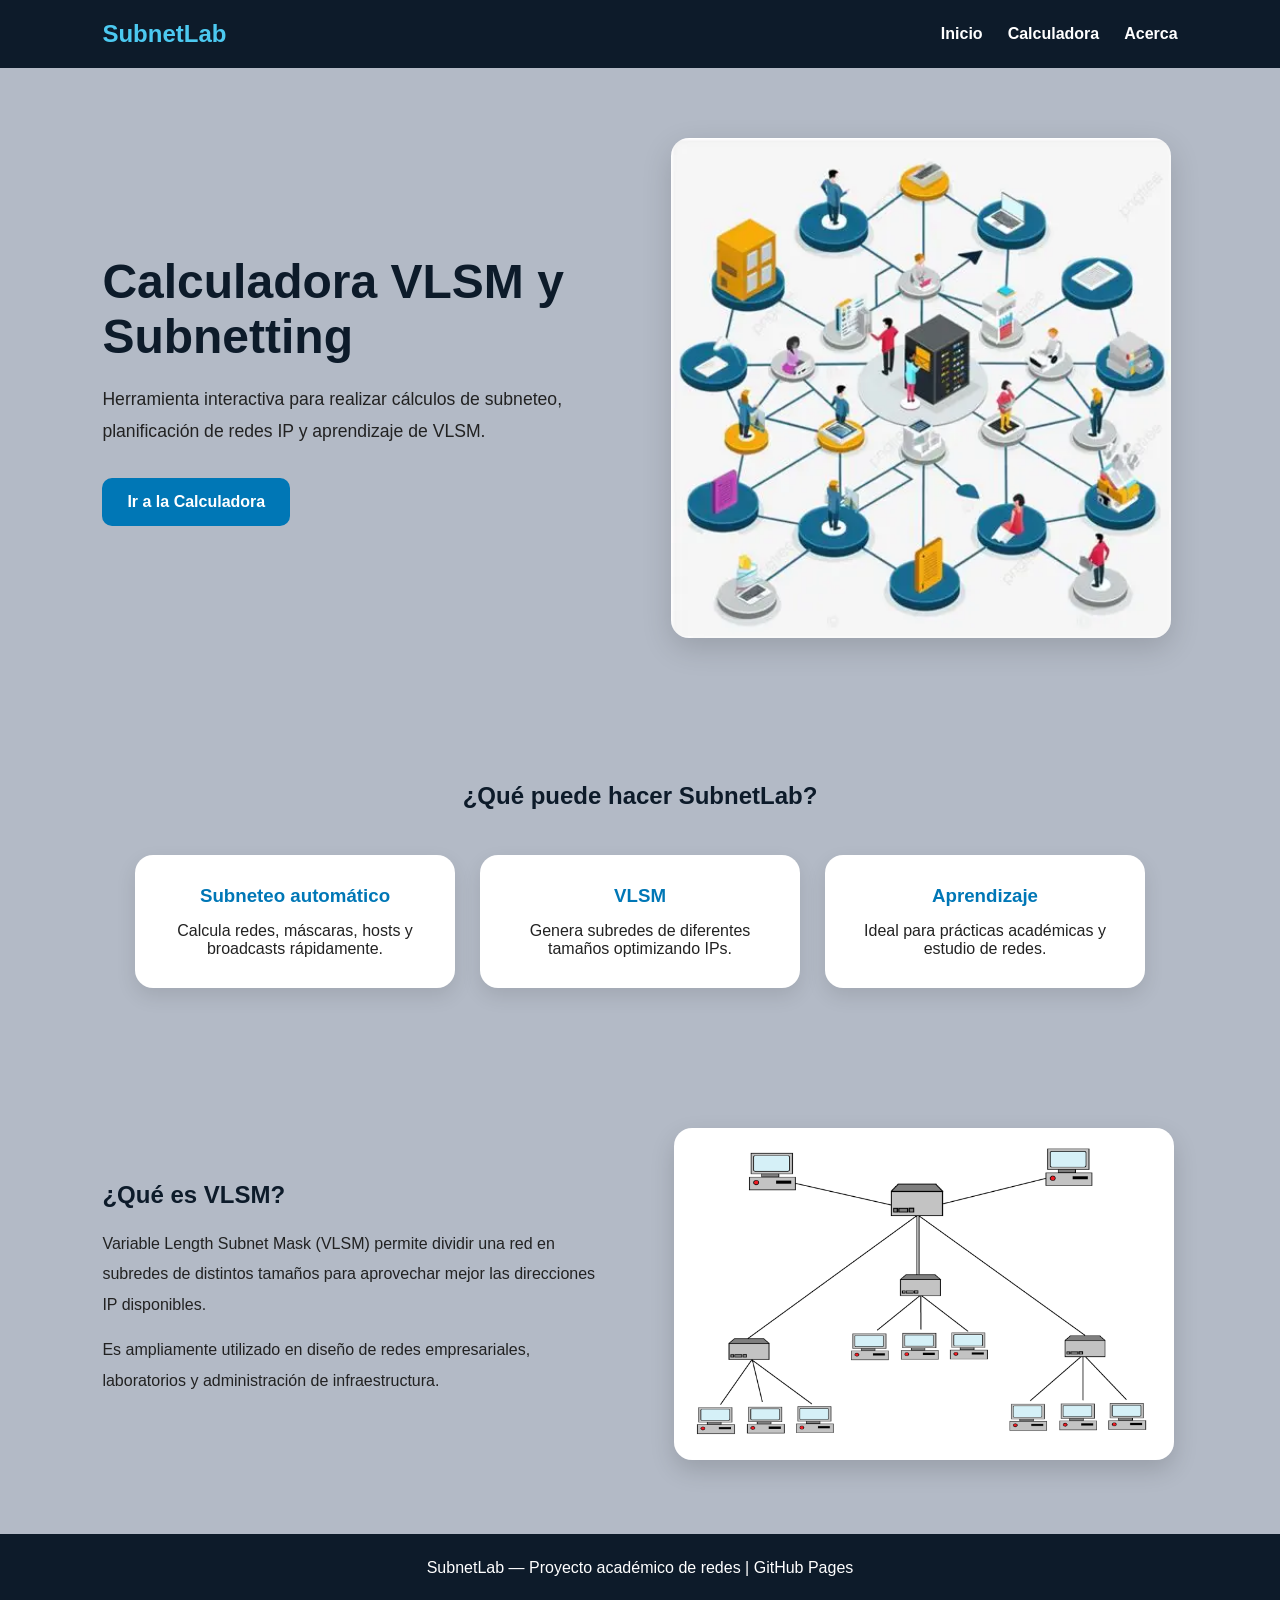
==== commit 04acf9c5: "se agragaron los assets" ====
--- a/index.html
+++ b/index.html
@@ -6,7 +6,7 @@
     <meta name="viewport" content="width=device-width, initial-scale=1.0">
     <title>SubnetLab | Inicio</title>
 
-    <link rel="stylesheet" href="styles/styles.css">
+    <link rel="stylesheet" href="styles/inicio.css">
 </head>
 
 <body>
--- a/styles/inicio.css
+++ b/styles/inicio.css
@@ -0,0 +1,261 @@
+*{
+    margin:0;
+    padding:0;
+    box-sizing:border-box;
+    font-family:Arial, Helvetica, sans-serif;
+}
+
+body{
+    background:#b3bac6;
+    color:#222;
+}
+
+/* NAVBAR */
+
+.navbar{
+
+    display:flex;
+    justify-content:space-between;
+    align-items:center;
+
+    background:#0d1b2a;
+    color:white;
+
+    padding:20px 8%;
+}
+
+.navbar h2{
+    color:#4cc9f0;
+}
+
+.navbar ul{
+
+    display:flex;
+    gap:25px;
+
+    list-style:none;
+}
+
+.navbar a{
+
+    color:white;
+    text-decoration:none;
+
+    font-weight:bold;
+
+    transition:.3s;
+}
+
+.navbar a:hover{
+
+    color:#4cc9f0;
+}
+
+/* HERO */
+
+.hero{
+
+    display:flex;
+
+    justify-content:space-between;
+    align-items:center;
+
+    gap:50px;
+
+    padding:70px 8%;
+}
+
+.hero-text{
+
+    flex:1;
+}
+
+.hero-text h1{
+
+    font-size:3rem;
+
+    color:#0d1b2a;
+
+    margin-bottom:20px;
+}
+
+.hero-text p{
+
+    font-size:1.1rem;
+
+    line-height:1.8;
+
+    margin-bottom:30px;
+}
+
+.btn{
+
+    display:inline-block;
+
+    background:#0077b6;
+    color:white;
+
+    text-decoration:none;
+
+    padding:15px 25px;
+
+    border-radius:10px;
+
+    font-weight:bold;
+
+    transition:.3s;
+}
+
+.btn:hover{
+
+    background:#023e8a;
+}
+
+.hero-img{
+
+    flex:1;
+    text-align:center;
+}
+
+.hero-img img{
+
+    width:100%;
+    max-width:500px;
+
+    border-radius:18px;
+
+    box-shadow:0 10px 30px rgba(0,0,0,.15);
+}
+
+/* FEATURES */
+
+.features{
+
+    padding:70px 8%;
+
+    text-align:center;
+}
+
+.features h2{
+
+    color:#0d1b2a;
+
+    margin-bottom:45px;
+}
+
+.cards{
+
+    display:flex;
+    gap:25px;
+    flex-wrap:wrap;
+    justify-content:center;
+}
+
+.card{
+
+    background:white;
+
+    width:320px;
+
+    padding:30px;
+
+    border-radius:18px;
+
+    box-shadow:0 8px 20px rgba(0,0,0,.10);
+
+    transition:.3s;
+}
+
+.card:hover{
+
+    transform:translateY(-10px);
+}
+
+.card h3{
+
+    color:#0077b6;
+
+    margin-bottom:15px;
+}
+
+/* ABOUT VLSM */
+
+.about-vlsm{
+
+    display:flex;
+
+    align-items:center;
+
+    justify-content:space-between;
+
+    gap:60px;
+
+    padding:70px 8%;
+}
+
+.about-text{
+
+    flex:1;
+}
+
+.about-text h2{
+
+    color:#0d1b2a;
+
+    margin-bottom:20px;
+}
+
+.about-text p{
+
+    line-height:1.9;
+
+    margin-bottom:15px;
+}
+
+.about-img{
+
+    flex:1;
+    text-align:center;
+}
+
+.about-img img{
+
+    width:100%;
+    max-width:500px;
+
+    border-radius:18px;
+
+    box-shadow:0 10px 25px rgba(0,0,0,.15);
+}
+
+/* FOOTER */
+
+footer{
+
+    background:#0d1b2a;
+
+    color:white;
+
+    text-align:center;
+
+    padding:25px;
+}
+
+/* RESPONSIVE */
+
+@media(max-width:900px){
+
+    .hero,
+    .about-vlsm{
+
+        flex-direction:column;
+        text-align:center;
+    }
+
+    .navbar{
+
+        flex-direction:column;
+        gap:20px;
+    }
+
+}
